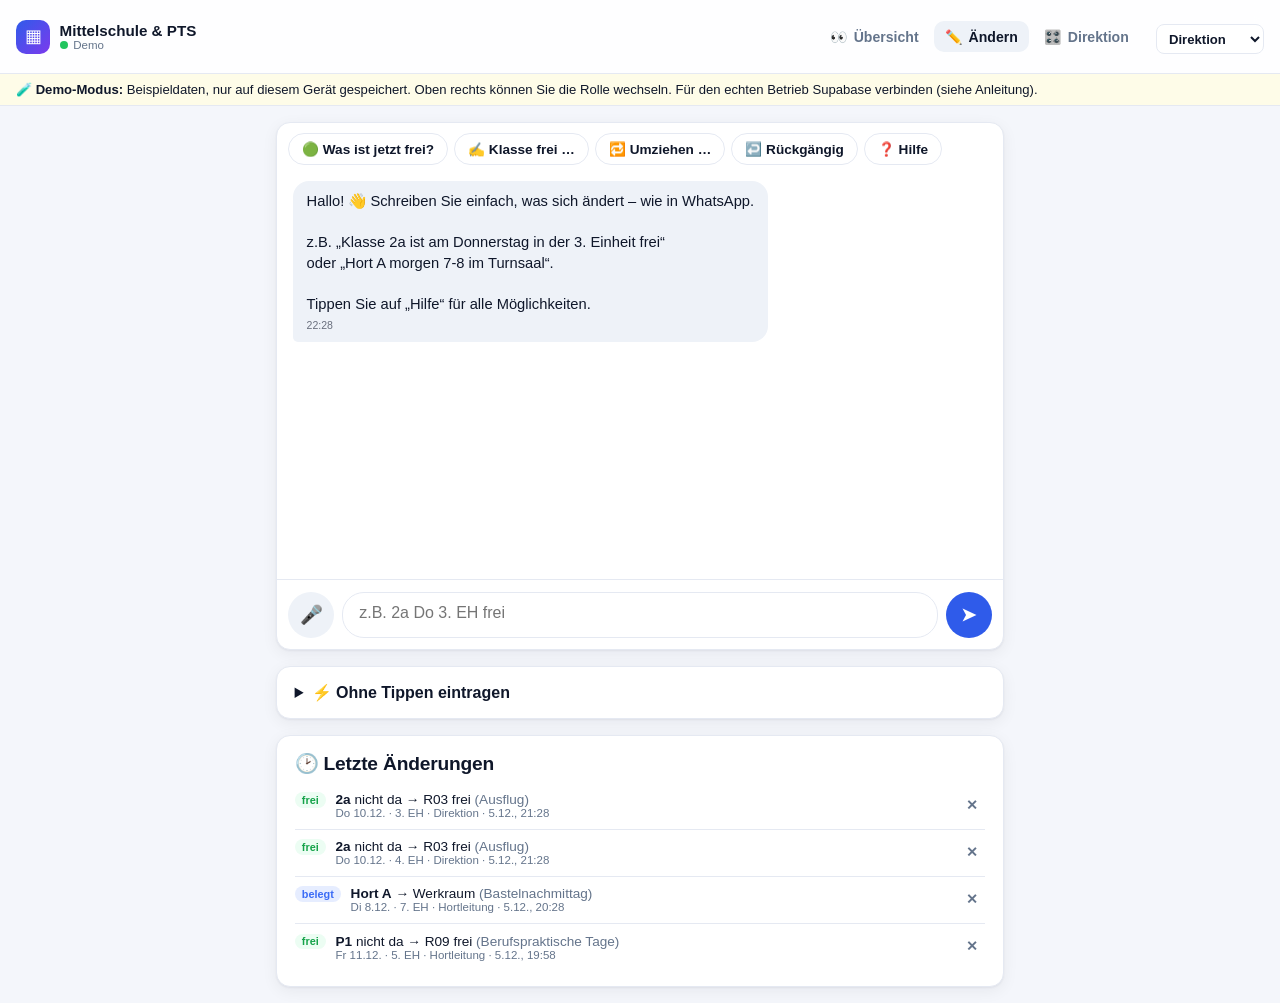
==== aendern.html @ 09ea6931 "Raumplan: Live-Raummonitoring mit Direktion, Ändern-Chat und Lehrer-Übersicht Drei Ansichten (Direkt" ====
<!DOCTYPE html>
<html lang="de">
<head>
<meta charset="utf-8">
<meta name="viewport" content="width=device-width, initial-scale=1, viewport-fit=cover">
<meta name="theme-color" content="#2f5bea">
<meta name="apple-mobile-web-app-capable" content="yes">
<meta name="mobile-web-app-capable" content="yes">
<meta name="apple-mobile-web-app-title" content="Raum ändern">
<title>Raumplan – Ändern</title>
<link rel="manifest" href="manifest.webmanifest">
<link rel="icon" href="icon.svg" type="image/svg+xml">
<link rel="apple-touch-icon" href="icon-192.png">
<link rel="stylesheet" href="css/style.css">
</head>
<body>
<header id="top"></header>
<div class="demo-banner" id="demoBanner" hidden>🧪 <b>Demo-Modus:</b> Beispieldaten, nur auf diesem Gerät gespeichert. Oben rechts können Sie die Rolle wechseln. Für den echten Betrieb Supabase verbinden (siehe Anleitung).</div>
<main id="app" class="chat-page"><div class="loading">Lädt …</div></main>
<script type="module" src="js/page-aendern.js"></script>
</body>
</html>
---- css/style.css ----
:root {
  --bg: #f4f6fb; --card: #ffffff; --ink: #0f172a; --muted: #64748b; --line: #e5e9f2; --soft: #eef2f8;
  --accent: #2f5bea; --accent-ink: #fff;
  --nms: #3b6cf6; --nms-bg: #e6edff;
  --pts: #8b5cf6; --pts-bg: #f0eaff;
  --vs: #0ea371; --vs-bg: #e1f7ee;
  --hort: #f08c00; --hort-bg: #fff1dc;
  --gem: #5b6b82; --gem-bg: #eceff4;
  --free: #16a34a; --free-bg: #ecfdf3;
  --emerg: #ca8a04; --emerg-bg: #fefce8;
  --alert: #dc2626; --alert-bg: #fef2f2;
  --changed: #e11d74;
  --r: 14px; --shadow: 0 1px 2px rgba(15,23,42,.05), 0 4px 16px rgba(15,23,42,.06);
  font-family: -apple-system, BlinkMacSystemFont, "Segoe UI", Inter, Roboto, sans-serif;
  color: var(--ink); background: var(--bg);
  -webkit-text-size-adjust: 100%;
}
@media (prefers-color-scheme: dark) {
  :root {
    --bg: #0b1020; --card: #131a2e; --ink: #e8ecf6; --muted: #8d99b3; --line: #232c45; --soft: #1a2240;
    --nms-bg: #1b2a55; --pts-bg: #2a1f52; --vs-bg: #0f3a2c; --hort-bg: #3d2a0c; --gem-bg: #232a3b;
    --free-bg: #0f2e1d; --emerg-bg: #33290a; --alert-bg: #3a1414;
    --shadow: 0 1px 2px rgba(0,0,0,.3), 0 6px 20px rgba(0,0,0,.25);
  }
}
* { box-sizing: border-box; }
html, body { margin: 0; }
body { min-height: 100vh; padding-bottom: env(safe-area-inset-bottom); }
a { color: var(--accent); }
h1, h2, h3 { margin: 0 0 .4em; letter-spacing: -.01em; }
h2 { font-size: 1.2rem; } h3 { font-size: 1rem; }
p { margin: .4em 0; }
.muted { color: var(--muted); }
small { color: var(--muted); }
.center { text-align: center; }
.row { display: flex; align-items: center; } .gap { gap: .5rem; } .grow { flex: 1; } .wrap { flex-wrap: wrap; }
.between { justify-content: space-between; }
[hidden] { display: none !important; }

/* Kopfzeile */
#top {
  position: sticky; top: 0; z-index: 20; display: flex; align-items: center; gap: 1rem;
  padding: .6rem 1rem; padding-top: max(.6rem, env(safe-area-inset-top));
  background: color-mix(in srgb, var(--card) 88%, transparent); backdrop-filter: blur(12px);
  border-bottom: 1px solid var(--line);
}
.brand { display: flex; align-items: center; gap: .6rem; min-width: 0; }
.brand b { display: block; font-size: .95rem; white-space: nowrap; overflow: hidden; text-overflow: ellipsis; max-width: 40vw; }
.brand small { display: flex; align-items: center; gap: .35rem; font-size: .72rem; }
.logo { display: grid; place-items: center; width: 34px; height: 34px; border-radius: 10px; background: linear-gradient(135deg, var(--accent), #7c3aed); color: #fff; font-size: 1.1rem; }
.live-dot { width: 8px; height: 8px; border-radius: 50%; background: #22c55e; box-shadow: 0 0 0 0 rgba(34,197,94,.6); animation: pulse 2s infinite; }
@keyframes pulse { 70% { box-shadow: 0 0 0 7px rgba(34,197,94,0); } 100% { box-shadow: 0 0 0 0 rgba(34,197,94,0); } }
#top nav { display: flex; gap: .25rem; margin-left: auto; }
#top nav a { display: flex; align-items: center; gap: .35rem; padding: .45rem .7rem; border-radius: 10px; color: var(--muted); text-decoration: none; font-weight: 600; font-size: .88rem; }
#top nav a.on { background: var(--soft); color: var(--ink); }
.who select { font: inherit; font-size: .82rem; padding: .35rem .5rem; border-radius: 8px; border: 1px solid var(--line); background: var(--card); color: var(--ink); }
@media (max-width: 720px) {
  #top { flex-wrap: wrap; gap: .5rem; }
  #top nav { order: 3; width: 100%; margin: 0; justify-content: space-between; }
  #top nav a { flex: 1; justify-content: center; font-size: .82rem; padding: .45rem .3rem; }
  .who { margin-left: auto; }
}
.demo-banner { background: var(--emerg-bg); color: var(--ink); font-size: .82rem; padding: .5rem 1rem; border-bottom: 1px solid var(--line); }

/* Layout */
main { max-width: 1280px; margin: 0 auto; padding: 1rem; min-width: 0; }
@media (max-width: 720px) { .demo-banner { font-size: .74rem; padding: .4rem .8rem; } main { padding: .75rem; } .rooms { grid-template-columns: repeat(auto-fill, minmax(120px, 1fr)); } }
.card { background: var(--card); border: 1px solid var(--line); border-radius: var(--r); box-shadow: var(--shadow); }
.pad { padding: 1rem 1.1rem; }
.narrow { max-width: 440px; margin: 2rem auto; }
.big-emoji { font-size: 2.4rem; }
.grid2 { display: grid; grid-template-columns: minmax(0, 2fr) minmax(280px, 1fr); gap: 1rem; align-items: start; }
.grid2 > * { min-width: 0; }
@media (max-width: 960px) { .grid2 { grid-template-columns: 1fr; } }
.section-title { display: flex; align-items: center; justify-content: space-between; gap: .5rem; margin: 1.2rem 0 .6rem; }
.section-title h2 { margin: 0; }

/* Buttons / Formulare */
button, .btn { font: inherit; cursor: pointer; border: 0; border-radius: 10px; padding: .6rem 1rem; font-weight: 600; background: var(--accent); color: var(--accent-ink); text-decoration: none; display: inline-flex; align-items: center; justify-content: center; gap: .4rem; }
button:disabled { opacity: .5; cursor: default; }
button.ghost { background: var(--soft); color: var(--ink); }
button.danger { background: var(--alert-bg); color: var(--alert); }
button.small, .btn.small { padding: .35rem .65rem; font-size: .82rem; border-radius: 8px; }
button.link { background: none; color: var(--accent); padding: .4rem 0; font-weight: 500; }
button.icon { background: transparent; color: var(--muted); padding: .3rem .45rem; }
input, select, textarea { font: inherit; color: var(--ink); background: var(--card); border: 1px solid var(--line); border-radius: 10px; padding: .55rem .7rem; width: 100%; }
input:focus, select:focus, textarea:focus { outline: 2px solid color-mix(in srgb, var(--accent) 40%, transparent); border-color: var(--accent); }
label { display: block; font-size: .85rem; font-weight: 600; margin: .6rem 0; }
label input, label select { margin-top: .3rem; font-weight: 400; }
.login .err { color: var(--alert); font-size: .88rem; min-height: 1.2em; } .login .ok { color: var(--free); }
.modal-bg { position: fixed; inset: 0; z-index: 50; background: rgba(15,23,42,.45); display: grid; place-items: center; padding: 1rem; overflow: auto; }
.modal-bg > .card { width: min(520px, 100%); margin: auto; max-height: 92vh; overflow: auto; }

/* Chips & Tabs */
.chips { display: flex; gap: .4rem; overflow-x: auto; padding-bottom: .2rem; scrollbar-width: none; }
.chips::-webkit-scrollbar { display: none; }
.chip { flex: none; padding: .45rem .8rem; border-radius: 999px; background: var(--card); border: 1px solid var(--line); color: var(--ink); font-weight: 600; font-size: .85rem; cursor: pointer; }
.chip.on { background: var(--ink); color: var(--card); border-color: var(--ink); }
.chip small { color: inherit; opacity: .7; font-weight: 500; margin-left: .2rem; }
.tabs { display: flex; gap: .3rem; background: var(--soft); padding: .3rem; border-radius: 12px; margin-bottom: 1rem; overflow-x: auto; }
.tabs button { background: transparent; color: var(--muted); flex: 1; white-space: nowrap; padding: .5rem .8rem; }
.tabs button.on { background: var(--card); color: var(--ink); box-shadow: var(--shadow); }

/* Bereichsfarben */
.b-nms { --c: var(--nms); --cb: var(--nms-bg); }
.b-pts { --c: var(--pts); --cb: var(--pts-bg); }
.b-vs { --c: var(--vs); --cb: var(--vs-bg); }
.b-hort { --c: var(--hort); --cb: var(--hort-bg); }
.b-gem { --c: var(--gem); --cb: var(--gem-bg); }
.legend { display: flex; flex-wrap: wrap; gap: .4rem .9rem; font-size: .78rem; color: var(--muted); }
.legend span { display: inline-flex; align-items: center; gap: .35rem; }
.legend i { width: 12px; height: 12px; border-radius: 4px; background: var(--c, var(--free)); display: inline-block; }
.legend i.free { background: var(--free-bg); border: 1.5px solid var(--free); }
.legend i.emerg { background: var(--emerg-bg); border: 1.5px dashed var(--emerg); }
.legend i.chg { background: var(--changed); border-radius: 50%; width: 8px; height: 8px; }

/* KPIs */
.kpis { display: grid; grid-template-columns: repeat(4, minmax(0, 1fr)); gap: .7rem; margin-bottom: 1rem; }
@media (max-width: 640px) { .kpis { grid-template-columns: repeat(2, minmax(0, 1fr)); } }
.kpi { padding: .8rem 1rem; }
.kpi .v { font-size: 1.7rem; font-weight: 800; letter-spacing: -.02em; line-height: 1.1; }
.kpi .l { font-size: .78rem; color: var(--muted); font-weight: 600; }
.kpi .bar { height: 6px; border-radius: 6px; background: var(--soft); margin-top: .5rem; overflow: hidden; }
.kpi .bar i { display: block; height: 100%; border-radius: 6px; background: linear-gradient(90deg, #22c55e, #eab308 70%, #ef4444); }

/* Jetzt-Kopf */
.now-head { display: flex; align-items: center; justify-content: space-between; gap: 1rem; flex-wrap: wrap; padding: 1rem 1.1rem; margin-bottom: 1rem;
  background: linear-gradient(135deg, var(--accent), #6d4ae8); color: #fff; border-radius: var(--r); box-shadow: var(--shadow); }
.now-head .t { font-size: .8rem; opacity: .85; font-weight: 600; text-transform: uppercase; letter-spacing: .05em; }
.now-head .p { font-size: 1.5rem; font-weight: 800; }
.now-head .clock { font-size: 2rem; font-weight: 800; font-variant-numeric: tabular-nums; }
.now-head select, .now-head button { background: rgba(255,255,255,.18); color: #fff; border: 1px solid rgba(255,255,255,.3); }
.now-head select option { color: #000; }

/* Raumkarten */
.rooms { display: grid; grid-template-columns: repeat(auto-fill, minmax(150px, 1fr)); gap: .6rem; }
.room { position: relative; border-radius: 12px; padding: .7rem .75rem; min-height: 86px; border: 1.5px solid var(--line); background: var(--card); display: flex; flex-direction: column; gap: .2rem; cursor: default; transition: transform .1s; }
.room.click { cursor: pointer; } .room.click:active { transform: scale(.98); }
.room .n { font-weight: 800; font-size: .95rem; display: flex; justify-content: space-between; gap: .3rem; }
.room .ty { font-size: .7rem; color: var(--muted); font-weight: 600; }
.room .g { margin-top: auto; font-weight: 700; font-size: .9rem; }
.room.busy { background: var(--cb); border-color: color-mix(in srgb, var(--c) 35%, transparent); }
.room.busy .g { color: var(--c); }
.room.free { background: var(--free-bg); border-color: color-mix(in srgb, var(--free) 45%, transparent); }
.room.free .g { color: var(--free); }
.room.emerg.free { background: var(--emerg-bg); border-style: dashed; border-color: var(--emerg); }
.room.emerg.free .g { color: var(--emerg); }
.room.conflict { border-color: var(--alert); box-shadow: 0 0 0 2px var(--alert-bg); }
.room .dot { width: 9px; height: 9px; border-radius: 50%; background: var(--changed); flex: none; margin-top: .3rem; }
.room .note { font-size: .72rem; color: var(--muted); white-space: nowrap; overflow: hidden; text-overflow: ellipsis; }
.filter-row { display: flex; gap: .5rem; align-items: center; flex-wrap: wrap; margin-bottom: .7rem; }
.filter-row input { max-width: 260px; }

/* Wochenraster */
.grid-wrap { overflow: auto; border-radius: var(--r); border: 1px solid var(--line); background: var(--card); max-height: 75vh; }
table.plan { border-collapse: separate; border-spacing: 0; width: 100%; font-size: .8rem; }
table.plan th, table.plan td { border-bottom: 1px solid var(--line); border-right: 1px solid var(--line); padding: 0; }
table.plan thead th { position: sticky; top: 0; z-index: 2; background: var(--card); padding: .45rem .3rem; font-weight: 700; text-align: center; white-space: nowrap; }
table.plan thead th small { display: block; font-weight: 500; font-size: .66rem; }
table.plan th.rn { position: sticky; left: 0; z-index: 1; background: var(--card); text-align: left; padding: .4rem .6rem; white-space: nowrap; min-width: 92px; font-weight: 700; }
table.plan thead th.rn { z-index: 3; }
table.plan th.rn small { display: block; font-weight: 500; font-size: .66rem; }
.cell { min-width: 64px; height: 40px; display: flex; align-items: center; justify-content: center; position: relative; padding: .2rem; text-align: center; font-weight: 700; line-height: 1.1; }
.cell.busy { background: var(--cb); color: var(--c); }
.cell.free { color: color-mix(in srgb, var(--free) 70%, transparent); font-weight: 500; }
.cell.free::after { content: "frei"; font-size: .68rem; }
.cell.freed { background: var(--free-bg); color: var(--free); }
.cell.freed::after { content: "frei ✓"; font-size: .7rem; font-weight: 700; }
.cell.emerg.free::after { content: "·"; }
.cell.conflict { background: var(--alert-bg); color: var(--alert); }
.cell.reserved { background: var(--gem-bg); color: var(--gem); }
.cell.chg::before { content: ""; position: absolute; top: 4px; right: 4px; width: 7px; height: 7px; border-radius: 50%; background: var(--changed); }
.cell.now { outline: 2px solid var(--accent); outline-offset: -2px; }
td.click .cell { cursor: pointer; } td.click .cell:hover { filter: brightness(.96); }
.plan-tools { display: flex; gap: .5rem; align-items: center; flex-wrap: wrap; margin-bottom: .7rem; }
.seg { display: inline-flex; background: var(--soft); border-radius: 10px; padding: 3px; }
.seg button { background: transparent; color: var(--muted); padding: .38rem .7rem; font-size: .82rem; }
.seg button.on { background: var(--card); color: var(--ink); box-shadow: var(--shadow); }
.edit-hint { font-size: .8rem; padding: .5rem .7rem; border-radius: 10px; background: var(--emerg-bg); margin-bottom: .7rem; }

/* Heatmap */
table.heat { border-collapse: separate; border-spacing: 4px; width: 100%; font-size: .78rem; }
table.heat th { color: var(--muted); font-weight: 700; padding: .2rem; }
table.heat td { border-radius: 8px; text-align: center; padding: .55rem .2rem; font-weight: 800; color: #0f172a; cursor: pointer; }
table.heat td small { display: block; font-size: .62rem; color: rgba(15,23,42,.65); font-weight: 600; }
.util-row { display: grid; grid-template-columns: 110px 1fr 46px; gap: .6rem; align-items: center; font-size: .82rem; margin: .35rem 0; }
.util-row .b { height: 10px; background: var(--soft); border-radius: 10px; overflow: hidden; }
.util-row .b i { display: block; height: 100%; background: var(--c, var(--accent)); border-radius: 10px; }

/* Tipps */
.tips { display: flex; flex-direction: column; gap: .55rem; }
.tip { display: flex; gap: .65rem; padding: .7rem .8rem; border-radius: 12px; background: var(--soft); border-left: 4px solid var(--muted); }
.tip.ok { border-color: var(--free); background: var(--free-bg); }
.tip.info { border-color: var(--accent); }
.tip.warn { border-color: var(--emerg); background: var(--emerg-bg); }
.tip.alert { border-color: var(--alert); background: var(--alert-bg); }
.tip .i { font-size: 1.15rem; line-height: 1.2; }
.tip b { display: block; font-size: .88rem; } .tip span { font-size: .82rem; color: var(--muted); }

/* Änderungsliste */
.log { display: flex; flex-direction: column; }
.log .it { display: flex; gap: .6rem; align-items: flex-start; padding: .6rem 0; border-bottom: 1px solid var(--line); font-size: .85rem; }
.log .it:last-child { border: 0; }
.log .it .tx { flex: 1; min-width: 0; }
.log .it .tx b { font-weight: 600; }
.log .it .meta { font-size: .72rem; color: var(--muted); }
.badge { display: inline-block; font-size: .68rem; font-weight: 700; padding: .12rem .45rem; border-radius: 999px; background: var(--soft); color: var(--muted); }
.badge.frei { background: var(--free-bg); color: var(--free); }
.badge.belegt { background: var(--nms-bg); color: var(--nms); }
.badge.info { background: var(--pts-bg); color: var(--pts); }

/* Chat */
.chat-page { max-width: 760px; }
.chat { display: flex; flex-direction: column; gap: .5rem; padding: 1rem; min-height: 46vh; max-height: 58vh; overflow-y: auto; }
.msg { max-width: 86%; padding: .6rem .85rem; border-radius: 16px; font-size: .92rem; line-height: 1.4; white-space: pre-wrap; word-wrap: break-word; }
.msg.me { align-self: flex-end; background: var(--accent); color: #fff; border-bottom-right-radius: 5px; }
.msg.bot { align-self: flex-start; background: var(--soft); border-bottom-left-radius: 5px; }
.msg.bot.err { background: var(--alert-bg); }
.msg .acts { margin-top: .4rem; display: flex; gap: .4rem; }
.msg .acts button { font-size: .78rem; padding: .3rem .6rem; }
.msg time { display: block; font-size: .66rem; opacity: .6; margin-top: .2rem; }
.composer { display: flex; gap: .5rem; padding: .7rem; border-top: 1px solid var(--line); align-items: flex-end; }
.composer textarea { resize: none; min-height: 46px; max-height: 120px; border-radius: 22px; padding: .7rem 1rem; }
.composer button { border-radius: 50%; width: 46px; height: 46px; padding: 0; flex: none; font-size: 1.15rem; }
.composer button.mic.rec { background: var(--alert); animation: pulse 1.2s infinite; }
.quick { padding: .6rem .7rem 0; }

/* Lehrer-Ansicht */
.where-list { display: grid; grid-template-columns: repeat(auto-fill, minmax(130px, 1fr)); gap: .45rem; }
.where { display: flex; justify-content: space-between; align-items: center; gap: .3rem; padding: .55rem .7rem; border-radius: 10px; background: var(--cb); font-size: .88rem; }
.where b { color: var(--c); } .where span { font-weight: 600; }
.where.away { background: var(--soft); } .where.away b { color: var(--muted); }
.free-pills { display: flex; flex-wrap: wrap; gap: .4rem; }
.pill { padding: .4rem .7rem; border-radius: 999px; background: var(--free-bg); color: var(--free); font-weight: 700; font-size: .85rem; border: 1px solid color-mix(in srgb, var(--free) 35%, transparent); }
.pill.emerg { background: var(--emerg-bg); color: var(--emerg); border-style: dashed; }

/* Einstellungen */
.settings { display: grid; gap: 1rem; }
table.edit { width: 100%; border-collapse: collapse; font-size: .85rem; }
table.edit th { text-align: left; color: var(--muted); font-size: .72rem; text-transform: uppercase; letter-spacing: .04em; padding: .4rem; }
table.edit td { padding: .25rem .3rem; border-top: 1px solid var(--line); }
table.edit input, table.edit select { padding: .4rem .5rem; font-size: .85rem; border-radius: 8px; }
table.edit input[type=checkbox] { width: auto; }
table.edit input[type=number] { max-width: 80px; }
.table-scroll { overflow-x: auto; }
.switch { display: flex; align-items: center; justify-content: space-between; gap: 1rem; font-weight: 600; }
.switch input { width: 46px; height: 26px; appearance: none; background: var(--line); border-radius: 26px; position: relative; cursor: pointer; border: 0; padding: 0; flex: none; }
.switch input::after { content: ""; position: absolute; top: 3px; left: 3px; width: 20px; height: 20px; border-radius: 50%; background: #fff; transition: .2s; }
.switch input:checked { background: var(--free); } .switch input:checked::after { left: 23px; }

/* Toasts */
#toasts { position: fixed; bottom: calc(1rem + env(safe-area-inset-bottom)); left: 50%; transform: translateX(-50%); z-index: 60; display: flex; flex-direction: column; gap: .4rem; align-items: center; pointer-events: none; }
.toast { background: var(--ink); color: var(--card); padding: .6rem 1rem; border-radius: 12px; font-size: .88rem; font-weight: 600; box-shadow: var(--shadow); transition: opacity .4s, transform .4s; }
.toast.err { background: var(--alert); color: #fff; }
.toast.out { opacity: 0; transform: translateY(8px); }
.loading { padding: 3rem; text-align: center; color: var(--muted); }
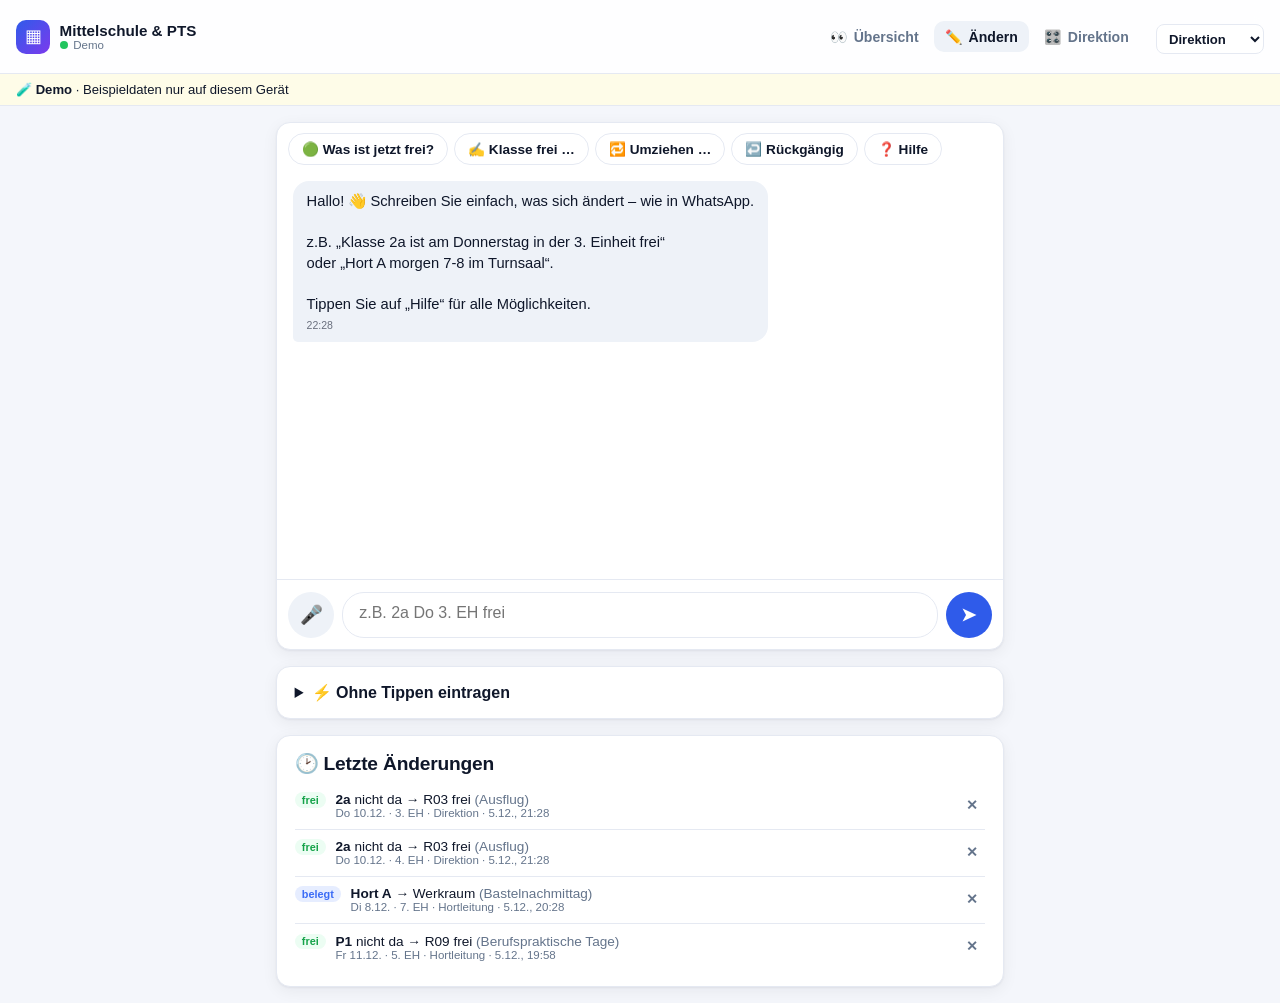
==== commit 304f85ee: "3D aufgeräumt: Glasräume, 6-stöckiger Block, schlankere Bedienung Leichte durchsichtige Wände mit fa" ====
--- a/aendern.html
+++ b/aendern.html
@@ -15,7 +15,7 @@
 </head>
 <body>
 <header id="top"></header>
-<div class="demo-banner" id="demoBanner" hidden>🧪 <b>Demo-Modus:</b> Beispieldaten, nur auf diesem Gerät gespeichert. Oben rechts können Sie die Rolle wechseln. Für den echten Betrieb Supabase verbinden (siehe Anleitung).</div>
+<div class="demo-banner" id="demoBanner" hidden>🧪 <b>Demo</b> · Beispieldaten nur auf diesem Gerät</div>
 <main id="app" class="chat-page"><div class="loading">Lädt …</div></main>
 <script type="module" src="js/page-aendern.js"></script>
 </body>
--- a/css/style.css
+++ b/css/style.css
@@ -3,7 +3,7 @@
   --accent: #2f5bea; --accent-ink: #fff;
   --nms: #3b6cf6; --nms-bg: #e6edff;
   --pts: #8b5cf6; --pts-bg: #f0eaff;
-  --vs: #0ea371; --vs-bg: #e1f7ee;
+  --vs: #0aa2c0; --vs-bg: #dff6fb;
   --hort: #f08c00; --hort-bg: #fff1dc;
   --gem: #5b6b82; --gem-bg: #eceff4;
   --free: #16a34a; --free-bg: #ecfdf3;
@@ -18,7 +18,7 @@
 @media (prefers-color-scheme: dark) {
   :root {
     --bg: #0b1020; --card: #131a2e; --ink: #e8ecf6; --muted: #8d99b3; --line: #232c45; --soft: #1a2240;
-    --nms-bg: #1b2a55; --pts-bg: #2a1f52; --vs-bg: #0f3a2c; --hort-bg: #3d2a0c; --gem-bg: #232a3b;
+    --nms-bg: #1b2a55; --pts-bg: #2a1f52; --vs-bg: #0c3440; --hort-bg: #3d2a0c; --gem-bg: #232a3b;
     --free-bg: #0f2e1d; --emerg-bg: #33290a; --alert-bg: #3a1414;
     --shadow: 0 1px 2px rgba(0,0,0,.3), 0 6px 20px rgba(0,0,0,.25);
   }
@@ -254,3 +254,82 @@
 .toast.err { background: var(--alert); color: #fff; }
 .toast.out { opacity: 0; transform: translateY(8px); }
 .loading { padding: 3rem; text-align: center; color: var(--muted); }
+
+/* ── 3D-Gebäude ─────────────────────────────────────────────── */
+.s3d { position: relative; height: min(78vh, 780px); min-height: 480px; border-radius: 22px; overflow: hidden; touch-action: none;
+  background: linear-gradient(180deg, #f7f9fd 0%, #eaf0f9 60%, #e3e9f4 100%); border: 1px solid var(--line); }
+@media (prefers-color-scheme: dark) { .s3d { background: linear-gradient(180deg, #161e38 0%, #0f1630 70%, #0b1020 100%); } }
+.s3d-canvas, .s3d-canvas canvas, .b3d-labels { position: absolute; inset: 0; }
+.b3d-labels { pointer-events: none; z-index: 1; }
+.s3d-fallback { position: absolute; inset: 0; display: grid; place-items: center; padding: 2rem; text-align: center; color: var(--muted); }
+.glass { background: color-mix(in srgb, var(--card) 72%, transparent); backdrop-filter: blur(16px) saturate(1.4); -webkit-backdrop-filter: blur(16px) saturate(1.4);
+  border: 1px solid color-mix(in srgb, var(--line) 70%, transparent); border-radius: 16px; box-shadow: 0 6px 24px rgba(15,23,42,.08); }
+.s3d-hud, .s3d-rail, .s3d-bottom { z-index: 5; } .s3d-info { z-index: 8; }
+
+.s3d-hud { position: absolute; top: 12px; left: 12px; display: flex; align-items: stretch; }
+.s3d-hud .when { padding: .55rem .85rem; }
+.s3d-hud .lv { font-size: .68rem; font-weight: 800; letter-spacing: .08em; text-transform: uppercase; color: var(--accent); display: flex; align-items: center; gap: .4rem; }
+.s3d-hud .now-btn { padding: .1rem .5rem; font-size: .66rem; border-radius: 6px; margin-left: .2rem; letter-spacing: 0; text-transform: none; }
+.s3d-hud .dt { font-size: .98rem; font-weight: 600; white-space: nowrap; } .s3d-hud .dt b { font-weight: 800; }
+.s3d-hud .tm { font-size: .76rem; color: var(--muted); }
+.s3d-hud .free { padding: .55rem .9rem; border-left: 1px solid var(--line); display: flex; align-items: center; gap: .45rem; }
+.s3d-hud .free .big { font-size: 2rem; font-weight: 900; color: var(--free); letter-spacing: -.03em; line-height: 1; }
+.s3d-hud .free .sm { font-size: .7rem; color: var(--muted); font-weight: 700; line-height: 1.2; }
+
+.s3d-rail { position: absolute; top: 12px; right: 12px; display: flex; flex-direction: column; gap: 8px; }
+.s3d-rail .glass { display: flex; flex-direction: column; padding: 3px; gap: 1px; }
+.s3d-rail button { background: transparent; color: var(--muted); padding: .38rem .5rem; font-size: .74rem; font-weight: 700; border-radius: 11px; min-width: 46px; white-space: nowrap; }
+.s3d-rail .floors button.on { background: var(--ink); color: var(--card); }
+.s3d-rail .tools button { font-size: .95rem; color: var(--ink); }
+.s3d-rail .tools button.on { background: var(--soft); }
+.s3d-rail [data-mode="none"] { opacity: .45; } .s3d-rail [data-mode="all"] { background: var(--soft); }
+
+.s3d-bottom { position: absolute; left: 12px; right: 12px; bottom: 12px; padding: .45rem; display: flex; flex-direction: column; gap: .4rem; }
+.s3d .days { display: flex; gap: 2px; }
+.s3d .days button { flex: 1; background: transparent; color: var(--muted); padding: .3rem .2rem; font-size: .78rem; border-radius: 9px; white-space: nowrap; }
+.s3d .days button small { font-weight: 500; opacity: .75; }
+.s3d .days button.on { background: var(--soft); color: var(--ink); }
+.s3d .tl { display: flex; gap: .35rem; }
+.s3d .play { border-radius: 11px; width: 42px; flex: none; padding: 0; font-size: .95rem; }
+.s3d .pers { display: flex; gap: 3px; flex: 1; overflow-x: auto; scrollbar-width: none; }
+.s3d .pers::-webkit-scrollbar { display: none; }
+.s3d .pers button { flex: 1; min-width: 30px; height: 36px; padding: 0; border-radius: 9px; background: var(--soft); color: var(--ink); position: relative; overflow: hidden; font-size: .8rem; }
+.s3d .pers button::before { content: ""; position: absolute; left: 0; right: 0; bottom: 0; height: var(--fill, 0%); background: color-mix(in srgb, var(--accent) 18%, transparent); transition: height .5s; }
+.s3d .pers button span { position: relative; }
+.s3d .pers button.on { background: var(--accent); color: #fff; }
+.s3d .pers button.on::before { background: rgba(255,255,255,.18); }
+
+.s3d-info { position: absolute; left: 12px; bottom: 112px; width: min(320px, calc(100% - 90px)); padding: .7rem .85rem; animation: pop .22s ease-out; }
+@keyframes pop { from { transform: translateY(8px); opacity: 0; } }
+.s3d-info .nm { font-size: 1.1rem; font-weight: 800; } .s3d-info small { color: var(--muted); }
+.s3d-info .now { display: flex; align-items: center; gap: .45rem; margin: .4rem 0; flex-wrap: wrap; }
+.s3d-info .now i { width: 11px; height: 11px; border-radius: 3px; display: inline-block; }
+.s3d-info .strip { display: flex; gap: 2px; margin-bottom: .5rem; }
+.s3d-info .mini { flex: 1; padding: 0; height: 22px; border-radius: 5px; color: #fff; font-size: .66rem; font-weight: 800; text-shadow: 0 1px 2px rgba(0,0,0,.3); opacity: .7; }
+.s3d-info .mini.on { opacity: 1; outline: 2px solid var(--ink); outline-offset: 1px; }
+.s3d-info .edit { width: 100%; padding: .5rem; }
+.s3d-toast { position: absolute; left: 50%; top: 50%; transform: translate(-50%, -50%); z-index: 9; background: var(--ink); color: var(--card); padding: .5rem .9rem; border-radius: 10px; font-size: .82rem; font-weight: 600; pointer-events: none; animation: pop .2s; }
+
+.b3d-lbl { pointer-events: auto; cursor: pointer; display: flex; gap: 4px; align-items: baseline; padding: 2px 6px; border-radius: 7px;
+  background: color-mix(in srgb, var(--card) 90%, transparent); box-shadow: 0 1px 6px rgba(15,23,42,.14); white-space: nowrap; line-height: 1.15; transition: transform .2s; }
+.b3d-lbl b { font-size: 10px; font-weight: 800; color: var(--ink); }
+.b3d-lbl span { font-size: 9.5px; font-weight: 700; color: var(--muted); }
+.b3d-lbl.k-free span { color: var(--free); } .b3d-lbl.k-emerg span { color: #b58900; } .b3d-lbl.k-conflict span { color: var(--alert); }
+.b3d-lbl.sel { transform: scale(1.15); outline: 2px solid var(--accent); z-index: 5; }
+.b3d-floor { font-size: 10px; font-weight: 800; color: var(--muted); pointer-events: none; letter-spacing: .03em; }
+.b3d-floor.dim { opacity: .3; }
+.s3d-legend { margin: .6rem .2rem 0; gap: .3rem .8rem; }
+.s3d-legend i { border-radius: 3px; width: 10px; height: 10px; }
+@media (max-width: 640px) {
+  .s3d { height: 76vh; min-height: 540px; border-radius: 18px; }
+  .s3d-hud { top: 8px; left: 8px; } .s3d-hud .when { padding: .45rem .65rem; } .s3d-hud .free { padding: .45rem .65rem; }
+  .s3d-hud .dt { font-size: .88rem; } .s3d-hud .free .big { font-size: 1.6rem; }
+  .s3d-rail { top: 8px; right: 8px; } .s3d-rail button { min-width: 40px; padding: .32rem .35rem; font-size: .7rem; }
+  .s3d-bottom { left: 8px; right: 8px; bottom: 8px; }
+  .s3d .days button small { display: none; }
+  .s3d-info { left: 8px; bottom: 100px; width: calc(100% - 70px); }
+  .b3d-lbl b { font-size: 9px; } .b3d-lbl span { font-size: 8.5px; }
+}
+.below { margin-top: 1rem; }
+details.more > summary { cursor: pointer; font-weight: 700; padding: .3rem 0; list-style: none; }
+details.more > summary::before { content: "▸ "; } details.more[open] > summary::before { content: "▾ "; }
